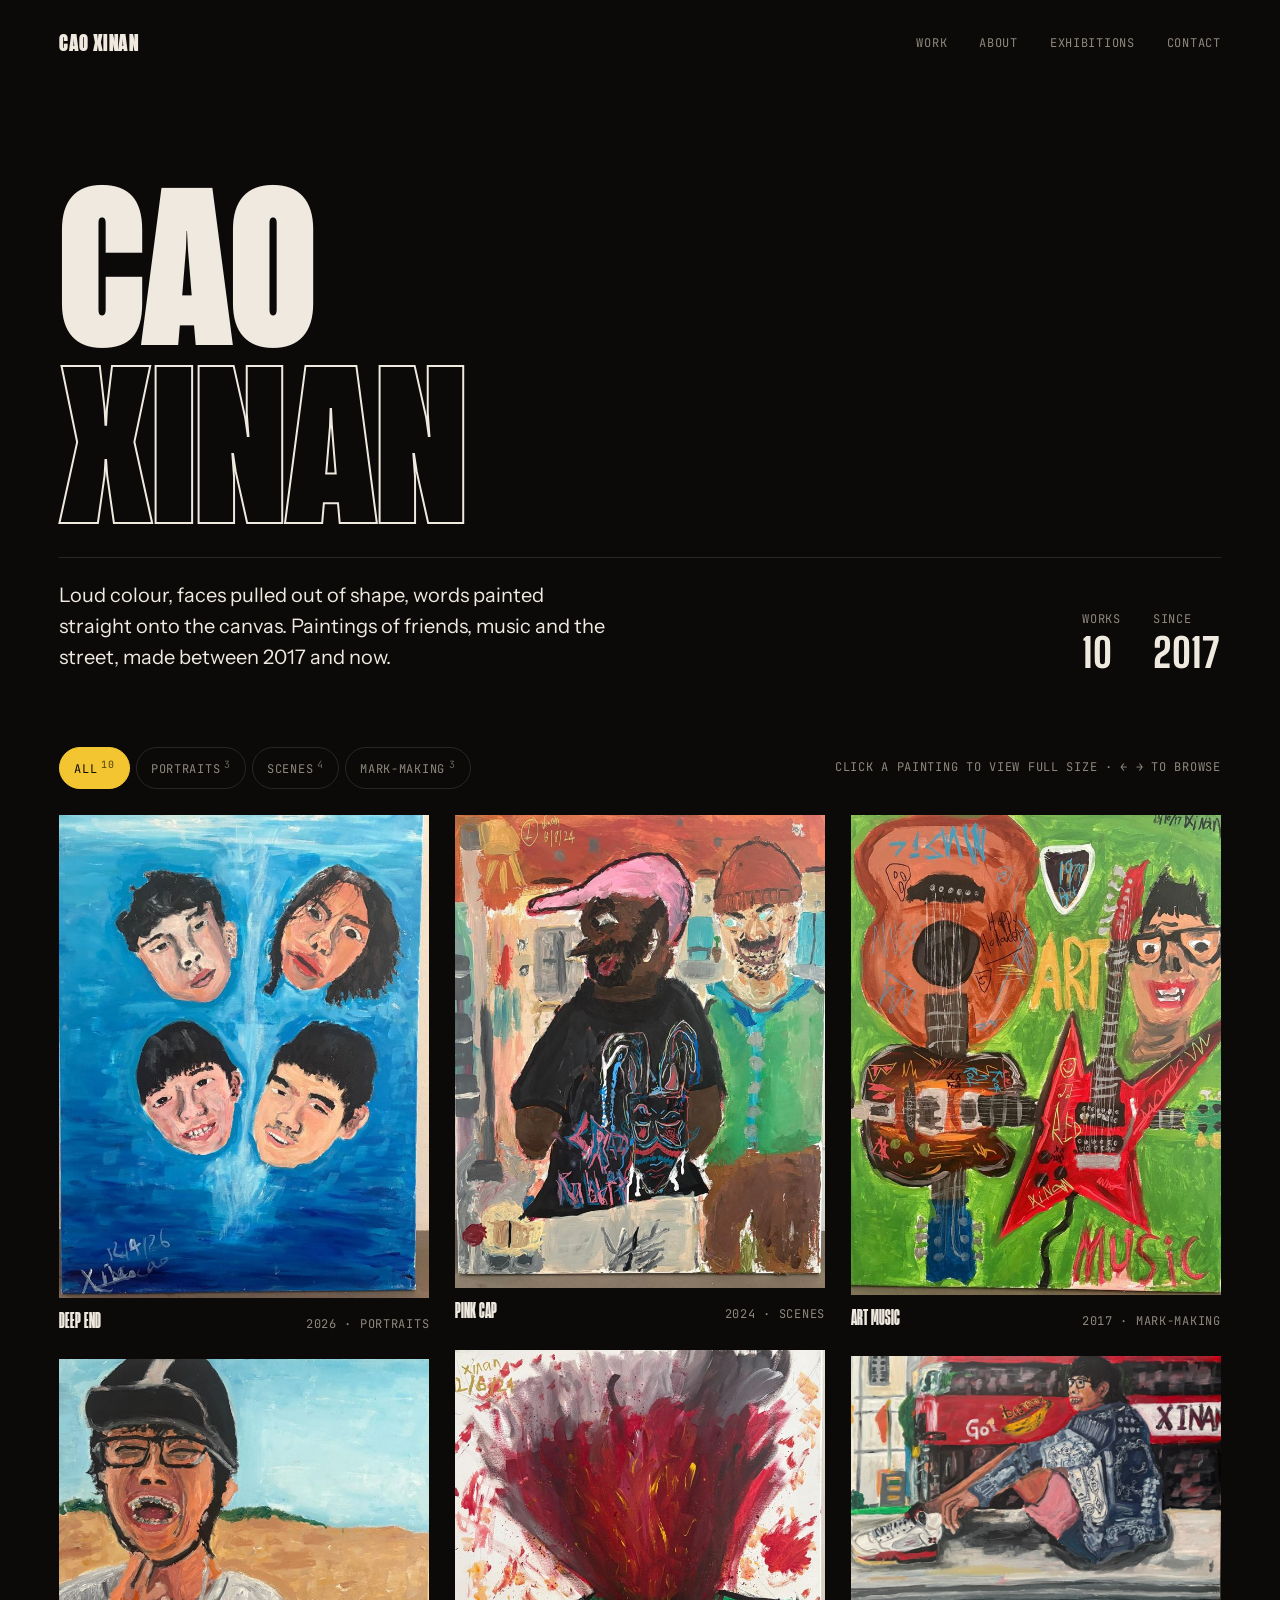
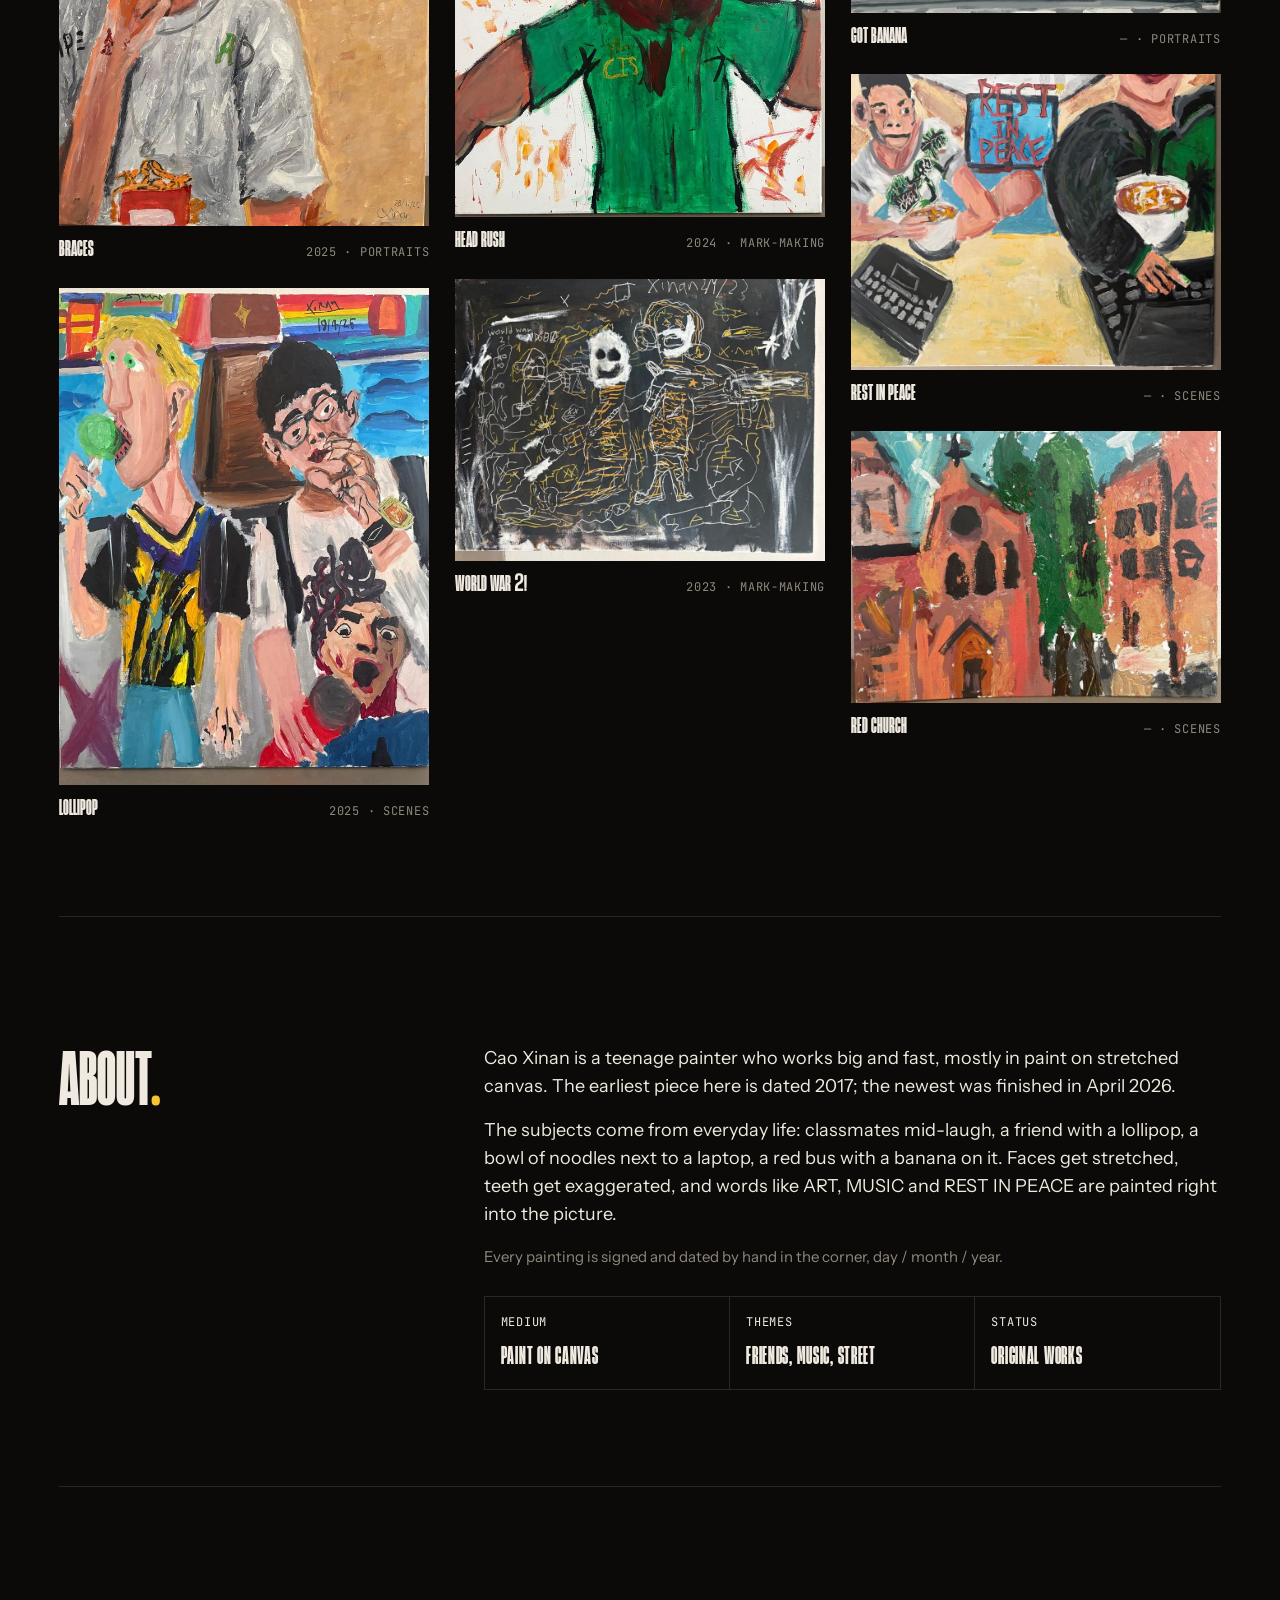
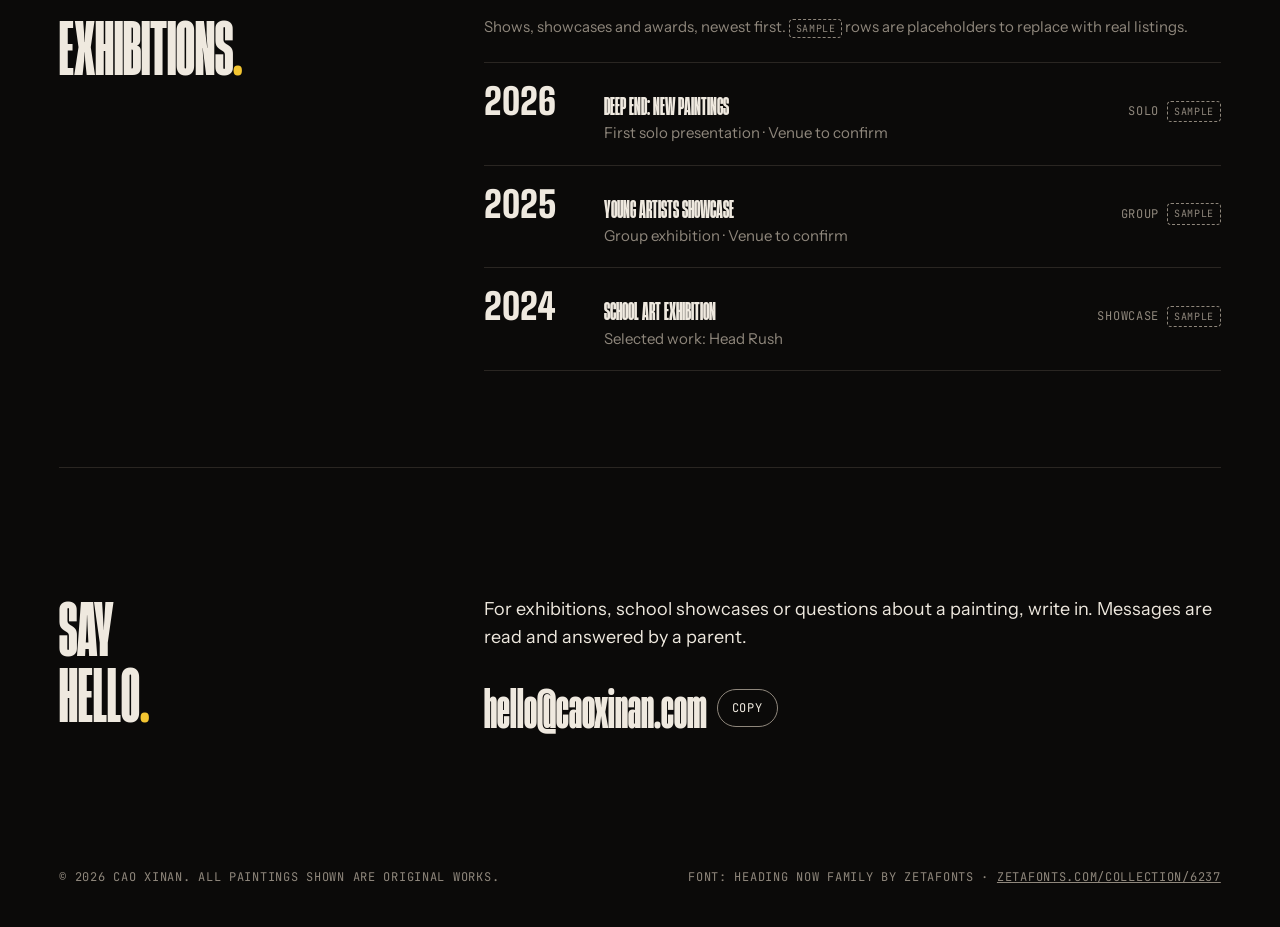
==== index.html @ 8ee7ad4b "Add files via upload" ====
<!doctype html>
<html lang="en">
<head>
<meta charset="utf-8">
<meta name="viewport" content="width=device-width, initial-scale=1, viewport-fit=cover">
<title>Cao Xinan</title>
<meta name="description" content="Cao Xinan — paintings of friends, music and the street, 2017 to now.">
<meta name="theme-color" content="#0b0a09">
<link rel="canonical" href="https://caoxinan.com/">
<meta property="og:type" content="website">
<meta property="og:title" content="Cao Xinan">
<meta property="og:description" content="Cao Xinan — paintings of friends, music and the street, 2017 to now.">
<meta property="og:url" content="https://caoxinan.com/">
<meta property="og:image" content="https://caoxinan.com/assets/img/og-cover.jpg">
<meta name="twitter:card" content="summary_large_image">
<link rel="icon" href="assets/img/favicon.svg" type="image/svg+xml">
<link rel="preload" href="assets/fonts/HeadingNow-48Heavy-subset.woff2" as="font" type="font/woff2" crossorigin>
<link rel="preconnect" href="https://fonts.googleapis.com">
<link rel="preconnect" href="https://fonts.gstatic.com" crossorigin>
<link rel="stylesheet" href="https://fonts.googleapis.com/css2?family=Big+Shoulders+Display:wght@500;800;900&family=Instrument+Sans:wght@400;500;600&family=JetBrains+Mono:wght@400;500&display=swap">
<link rel="stylesheet" href="assets/css/style.css">
</head>
<body>
<header class="top">
  <a class="mark" href="#top">Cao Xinan</a>
  <nav class="mono" aria-label="Main">
    <a href="#work">Work</a><a href="#about">About</a><a href="#exhibitions">Exhibitions</a><a href="#contact">Contact</a>
  </nav>
</header>

<main id="top">
  <section class="hero">
    <h1>Cao<span class="l2">Xinan</span></h1>
    <div class="hero-meta">
      <p>Loud colour, faces pulled out of shape, words painted straight onto the canvas. Paintings of friends, music and the street, made between 2017 and now.</p>
      <dl class="mono">
        <div><dt>Works</dt><dd id="statWorks">10</dd></div>
        <div><dt>Since</dt><dd>2017</dd></div>
      </dl>
    </div>
  </section>

  <div class="rail" id="work">
    <div class="filters" role="group" aria-label="Filter paintings" id="filters"></div>
    <span class="hint mono">Click a painting to view full size · ← → to browse</span>
  </div>

  <div class="grid" id="grid"></div>

  <section class="block" id="about">
    <h2>About<em>.</em></h2>
    <div class="copy">
      <p>Cao Xinan is a teenage painter who works big and fast, mostly in paint on stretched canvas. The earliest piece here is dated 2017; the newest was finished in April 2026.</p>
      <p>The subjects come from everyday life: classmates mid-laugh, a friend with a lollipop, a bowl of noodles next to a laptop, a red bus with a banana on it. Faces get stretched, teeth get exaggerated, and words like ART, MUSIC and REST IN PEACE are painted right into the picture.</p>
      <p class="note">Every painting is signed and dated by hand in the corner, day / month / year.</p>
      <div class="facts mono">
        <div>Medium<b>Paint on canvas</b></div>
        <div>Themes<b>Friends, music, street</b></div>
        <div>Status<b>Original works</b></div>
      </div>
    </div>
  </section>

  <section class="block" id="exhibitions">
    <h2>Exhi&shy;bitions<em>.</em></h2>
    <div class="copy">
      <p class="note">Shows, showcases and awards, newest first. <span class="sample mono">Sample</span> rows are placeholders to replace with real listings.</p>
      <ol class="shows">
        <li>
          <span class="yr">2026</span>
          <div class="sh"><b>Deep End: New Paintings</b><span>First solo presentation · Venue to confirm</span></div>
          <span class="tag mono">Solo<i class="sample">Sample</i></span>
        </li>
        <li>
          <span class="yr">2025</span>
          <div class="sh"><b>Young Artists Showcase</b><span>Group exhibition · Venue to confirm</span></div>
          <span class="tag mono">Group<i class="sample">Sample</i></span>
        </li>
        <li>
          <span class="yr">2024</span>
          <div class="sh"><b>School Art Exhibition</b><span>Selected work: Head Rush</span></div>
          <span class="tag mono">Showcase<i class="sample">Sample</i></span>
        </li>
      </ol>
    </div>
  </section>

  <section class="block" id="contact">
    <h2>Say<br>hello<em>.</em></h2>
    <div class="copy">
      <p>For exhibitions, school showcases or questions about a painting, write in. Messages are read and answered by a parent.</p>
      <div class="mail">
        <code id="email">hello@caoxinan.com</code>
        <button type="button" id="copyBtn">Copy</button>
      </div>
    </div>
  </section>
</main>

<footer class="mono">
  <span>© 2026 Cao Xinan. All paintings shown are original works.</span>
  <span>Font: Heading Now Family by Zetafonts · <a href="http://www.zetafonts.com/collection/6237" target="_blank" rel="noopener">zetafonts.com/collection/6237</a></span>
</footer>

<div class="lb" id="lb" role="dialog" aria-modal="true" aria-label="Painting viewer" aria-hidden="true">
  <div class="lb-top">
    <span class="lb-count mono" id="lbCount"></span>
    <button class="icon" id="lbClose" aria-label="Close viewer"><svg viewBox="0 0 24 24"><path d="M6 6l12 12M18 6L6 18"/></svg></button>
  </div>
  <div class="lb-stage" id="lbStage">
    <img id="lbImg" alt="">
    <button class="icon lb-prev" id="lbPrev" aria-label="Previous painting"><svg viewBox="0 0 24 24"><path d="M15 5l-7 7 7 7"/></svg></button>
    <button class="icon lb-next" id="lbNext" aria-label="Next painting"><svg viewBox="0 0 24 24"><path d="M9 5l7 7-7 7"/></svg></button>
  </div>
  <div class="lb-cap">
    <h3 id="lbTitle"></h3>
    <span class="meta mono" id="lbMeta"></span>
  </div>
  <div class="lb-thumbs" id="lbThumbs"></div>
</div>
<script src="assets/js/main.js" defer></script>
</body>
</html>
---- assets/css/style.css ----
/* Heading Now (Zetafonts, trial). Trial digits are watermarked, so the faces cover letters and punctuation only; numerals fall through to Big Shoulders Display. */
@font-face{font-family:"Heading Now Wide";src:url("../fonts/HeadingNow-48Heavy-subset.woff2") format("woff2");font-weight:100 900;font-display:swap;unicode-range:U+0020-002F,U+003A-007E,U+00A0-00FF,U+2013-2014,U+2018-201D,U+2026}
@font-face{font-family:"Heading Now";src:url("../fonts/HeadingNow-28Heavy-subset.woff2") format("woff2");font-weight:100 900;font-display:swap;unicode-range:U+0020-002F,U+003A-007E,U+00A0-00FF,U+2013-2014,U+2018-201D,U+2026}
/* Layout: wall-of-canvases — oversized painted-sign wordmark, filter rail, masonry hang, full-bleed black lightbox */
:root{
  --ink:#0b0a09;        /* gallery black, slightly warm */
  --ink-2:#161412;      /* raised surface */
  --line:#2a2622;       /* hairlines */
  --paper:#efe9df;      /* primary text, raw-canvas white */
  --dust:#8f877c;       /* secondary text */
  --banana:#f3c531;     /* accent, from "Got Banana" */
  --display:"Heading Now Wide","Big Shoulders Display",Impact,sans-serif;   /* Heading Now 48 Heavy: wordmarks */
  --display-n:"Heading Now","Big Shoulders Display","Arial Narrow",Impact,sans-serif; /* Heading Now 28 Heavy: titles */
  --body:"Instrument Sans",system-ui,-apple-system,"Segoe UI",sans-serif;
  --mono:"JetBrains Mono",ui-monospace,Menlo,monospace;
  color-scheme:dark;
}
*{box-sizing:border-box}
html{scroll-behavior:smooth}
body{background:var(--ink);color:var(--paper);font-family:var(--body);font-size:16px;line-height:1.55;padding-inline:clamp(16px,4vw,56px);-webkit-font-smoothing:antialiased}
a{color:inherit}
:focus-visible{outline:2px solid var(--banana);outline-offset:3px}
.mono{font-family:var(--mono);font-size:12px;letter-spacing:.06em;text-transform:uppercase}

/* Header */
.top{position:sticky;top:env(safe-area-inset-top,0px);z-index:20;display:flex;justify-content:space-between;align-items:center;gap:16px;padding-block:18px;background:linear-gradient(var(--ink) 70%,transparent);margin-inline:calc(-1*clamp(16px,4vw,56px));padding-inline:clamp(16px,4vw,56px)}
.mark{font-family:var(--display);font-weight:900;font-size:22px;letter-spacing:.02em;text-decoration:none;text-transform:uppercase}
.mark span{color:var(--banana)}
.top nav{display:flex;gap:clamp(14px,3vw,32px)}
.top nav a{text-decoration:none;color:var(--dust);transition:color .2s}
.top nav a:hover{color:var(--paper)}

/* Hero */
.hero{padding-block:clamp(40px,8vw,96px) clamp(28px,5vw,56px);display:grid;gap:28px}
.hero h1{margin:0;font-family:var(--display);font-weight:900;text-transform:uppercase;line-height:.84;font-size:clamp(60px,16.5vw,236px);letter-spacing:-.005em}
.hero h1 .l2{display:block;color:transparent;-webkit-text-stroke:2px var(--paper)}
.hero h1 .tick{color:var(--banana)}
.hero-meta{display:grid;grid-template-columns:repeat(auto-fit,minmax(220px,1fr));gap:20px 40px;align-items:end;border-top:1px solid var(--line);padding-top:22px}
.hero-meta p{margin:0;max-width:44ch;font-size:clamp(17px,1.6vw,20px);color:var(--paper)}
.hero-meta dl{margin:0;display:flex;gap:32px;justify-content:flex-end;flex-wrap:wrap}
.hero-meta dt{color:var(--dust)}
.hero-meta dd{margin:4px 0 0;font-family:var(--display-n);font-weight:800;font-size:40px;line-height:1;font-variant-numeric:tabular-nums}

/* Filters */
.rail{display:flex;justify-content:space-between;align-items:center;gap:16px;flex-wrap:wrap;padding-block:18px 26px}
.filters{display:flex;gap:6px;flex-wrap:wrap}
.filters button{font:inherit;font-family:var(--mono);font-size:12px;letter-spacing:.06em;text-transform:uppercase;background:none;color:var(--dust);border:1px solid var(--line);padding:9px 14px;border-radius:999px;cursor:pointer;transition:all .2s}
.filters button:hover{color:var(--paper);border-color:var(--dust)}
.filters button[aria-pressed="true"]{background:var(--banana);color:var(--ink);border-color:var(--banana)}
.filters sup{font-size:10px;margin-left:4px;opacity:.7}
.rail .hint{color:var(--dust)}

/* Grid */
.grid{columns:3 300px;column-gap:clamp(14px,2vw,28px)}
.piece{break-inside:avoid;margin:0 0 clamp(14px,2vw,28px);display:block;width:100%;padding:0;border:0;background:none;color:inherit;text-align:left;cursor:zoom-in;font:inherit}
.piece .frame{position:relative;overflow:hidden;background:var(--ink-2)}
.piece img{display:block;width:100%;height:auto;transition:transform .7s cubic-bezier(.2,.7,.2,1),filter .5s}
.piece:hover img{transform:scale(1.035)}
.grid:hover .piece:not(:hover) img{filter:brightness(.55) saturate(.8)}
.piece .cap{display:flex;justify-content:space-between;gap:12px;padding-top:10px;align-items:baseline}
.piece .t{font-family:var(--display-n);font-weight:800;font-size:22px;text-transform:uppercase;line-height:1.05}
.piece .y{color:var(--dust);white-space:nowrap}
.piece[hidden]{display:none!important}
@media (hover:none){.grid:hover .piece:not(:hover) img{filter:none}}

/* About / Contact */
section.block{display:grid;grid-template-columns:minmax(0,1fr) minmax(0,2fr);gap:24px 56px;padding-block:clamp(64px,10vw,128px) 0;border-top:1px solid var(--line);margin-top:clamp(48px,8vw,96px)}
section.block h2{margin:0;font-family:var(--display-n);font-weight:900;text-transform:uppercase;font-size:clamp(44px,5.6vw,84px);line-height:.92;overflow-wrap:anywhere;hyphens:manual}
section.block h2 em{font-style:normal;color:var(--banana)}
.copy{max-width:62ch;display:grid;gap:16px;font-size:18px}
.copy p{margin:0}
.copy .note{color:var(--dust);font-size:15px}
.facts{display:grid;grid-template-columns:repeat(auto-fit,minmax(160px,1fr));gap:1px;background:var(--line);border:1px solid var(--line);margin-top:12px}
.facts div{background:var(--ink);padding:16px}
.facts b{display:block;font-family:var(--display-n);font-weight:800;font-size:24px;text-transform:uppercase;margin-top:4px}
.mail{display:flex;gap:10px;align-items:center;flex-wrap:wrap}
.mail code{font-family:var(--display-n);font-weight:800;font-size:clamp(28px,4.4vw,52px);text-transform:lowercase;user-select:all;word-break:break-all}
.mail button{font:inherit;font-family:var(--mono);font-size:12px;letter-spacing:.06em;text-transform:uppercase;background:none;color:var(--paper);border:1px solid var(--dust);border-radius:999px;padding:9px 14px;cursor:pointer}
.mail button:hover{background:var(--paper);color:var(--ink)}
.shows{list-style:none;margin:8px 0 0;padding:0;border-top:1px solid var(--line)}
.shows li{display:grid;grid-template-columns:96px minmax(0,1fr) auto;gap:8px 24px;align-items:baseline;padding-block:20px;border-bottom:1px solid var(--line);transition:background .2s}
.shows li:hover .yr{color:var(--banana)}
.shows .yr{font-family:var(--display-n);font-weight:900;font-size:36px;line-height:1;font-variant-numeric:tabular-nums;transition:color .2s}
.shows .sh{min-width:0;display:grid;gap:2px}
.shows .sh b{font-family:var(--display-n);font-weight:800;font-size:24px;text-transform:uppercase;line-height:1.1}
.shows .sh span{color:var(--dust);font-size:15px}
.shows .tag{color:var(--dust);display:flex;gap:8px;align-items:center}
.sample{font-style:normal;font-family:var(--mono);font-size:10px;letter-spacing:.06em;text-transform:uppercase;border:1px dashed var(--dust);color:var(--dust);padding:2px 6px;border-radius:4px}
@media (max-width:560px){.shows li{grid-template-columns:64px minmax(0,1fr)}.shows .yr{font-size:28px}.shows .tag{grid-column:2}}
footer{display:flex;justify-content:space-between;gap:16px;flex-wrap:wrap;padding-block:clamp(64px,10vw,120px) 32px;color:var(--dust)}

@media (max-width:720px){section.block{grid-template-columns:1fr}.hero-meta dl{justify-content:flex-start}.rail .hint{display:none}}

/* Lightbox */
.lb{position:fixed;inset:0;z-index:100;background:rgba(5,5,4,.97);display:grid;grid-template-rows:auto minmax(0,1fr) auto auto;padding:calc(env(safe-area-inset-top,0px) + 14px) clamp(12px,3vw,32px) calc(env(safe-area-inset-bottom,0px) + 14px);opacity:0;visibility:hidden;transition:opacity .3s,visibility .3s}
.lb.open{opacity:1;visibility:visible}
.lb-top{display:flex;justify-content:space-between;align-items:center;gap:12px}
.lb-count{font-variant-numeric:tabular-nums;color:var(--dust)}
.lb-count b{color:var(--paper);font-weight:500}
.icon{width:48px;height:48px;display:grid;place-items:center;border-radius:50%;border:1px solid var(--line);background:rgba(11,10,9,.6);color:var(--paper);cursor:pointer;transition:background .2s,border-color .2s}
.icon:hover{background:var(--paper);color:var(--ink);border-color:var(--paper)}
.icon svg{width:20px;height:20px;stroke:currentColor;fill:none;stroke-width:1.8}
.lb-stage{position:relative;display:grid;place-items:center;min-height:0;padding-block:12px;touch-action:pan-y}
.lb-stage img{max-width:100%;max-height:100%;object-fit:contain;box-shadow:0 30px 80px rgba(0,0,0,.6);transition:opacity .25s,transform .35s cubic-bezier(.2,.7,.2,1)}
.lb-stage img.swap{opacity:0;transform:scale(.985)}
.lb-prev,.lb-next{position:absolute;top:50%;transform:translateY(-50%)}
.lb-prev{left:0}.lb-next{right:0}
.lb-cap{display:flex;justify-content:space-between;align-items:baseline;gap:8px 24px;flex-wrap:wrap;padding-block:8px 12px;border-bottom:1px solid var(--line)}
.lb-cap h3{margin:0;font-family:var(--display-n);font-weight:900;font-size:clamp(26px,3.4vw,40px);text-transform:uppercase;line-height:1}
.lb-cap .meta{color:var(--dust)}
.lb-thumbs{display:flex;gap:8px;overflow-x:auto;padding-top:12px;scrollbar-width:thin}
.lb-thumbs button{flex:0 0 auto;height:54px;padding:0;border:2px solid transparent;background:none;cursor:pointer;opacity:.45;transition:opacity .2s,border-color .2s}
.lb-thumbs button:hover{opacity:.8}
.lb-thumbs button[aria-current="true"]{opacity:1;border-color:var(--banana)}
.lb-thumbs img{height:100%;width:auto;display:block}
@media (max-width:600px){.lb-prev,.lb-next{top:auto;bottom:12px;transform:none}.lb-stage{padding-bottom:72px}.lb-thumbs{display:none}}
body.locked{overflow:hidden}

@media (prefers-reduced-motion:reduce){*{transition:none!important;scroll-behavior:auto!important}}
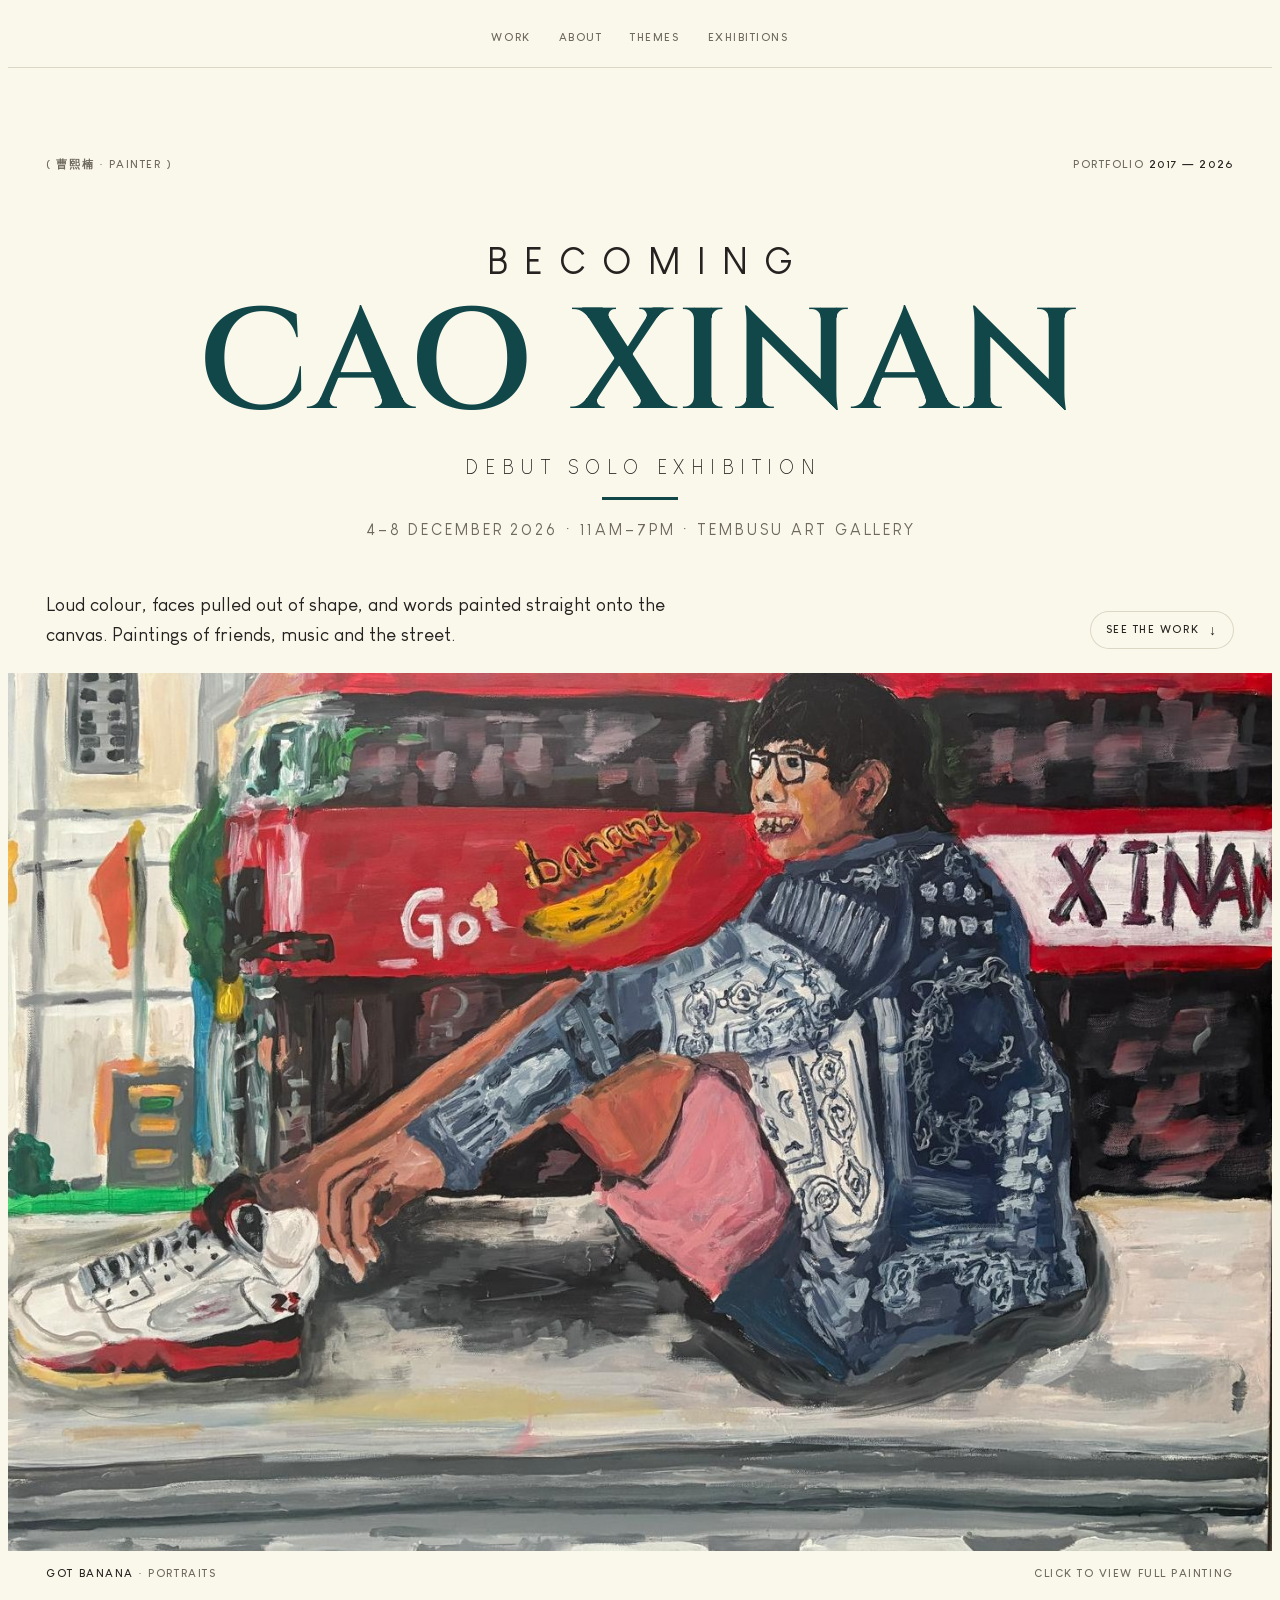
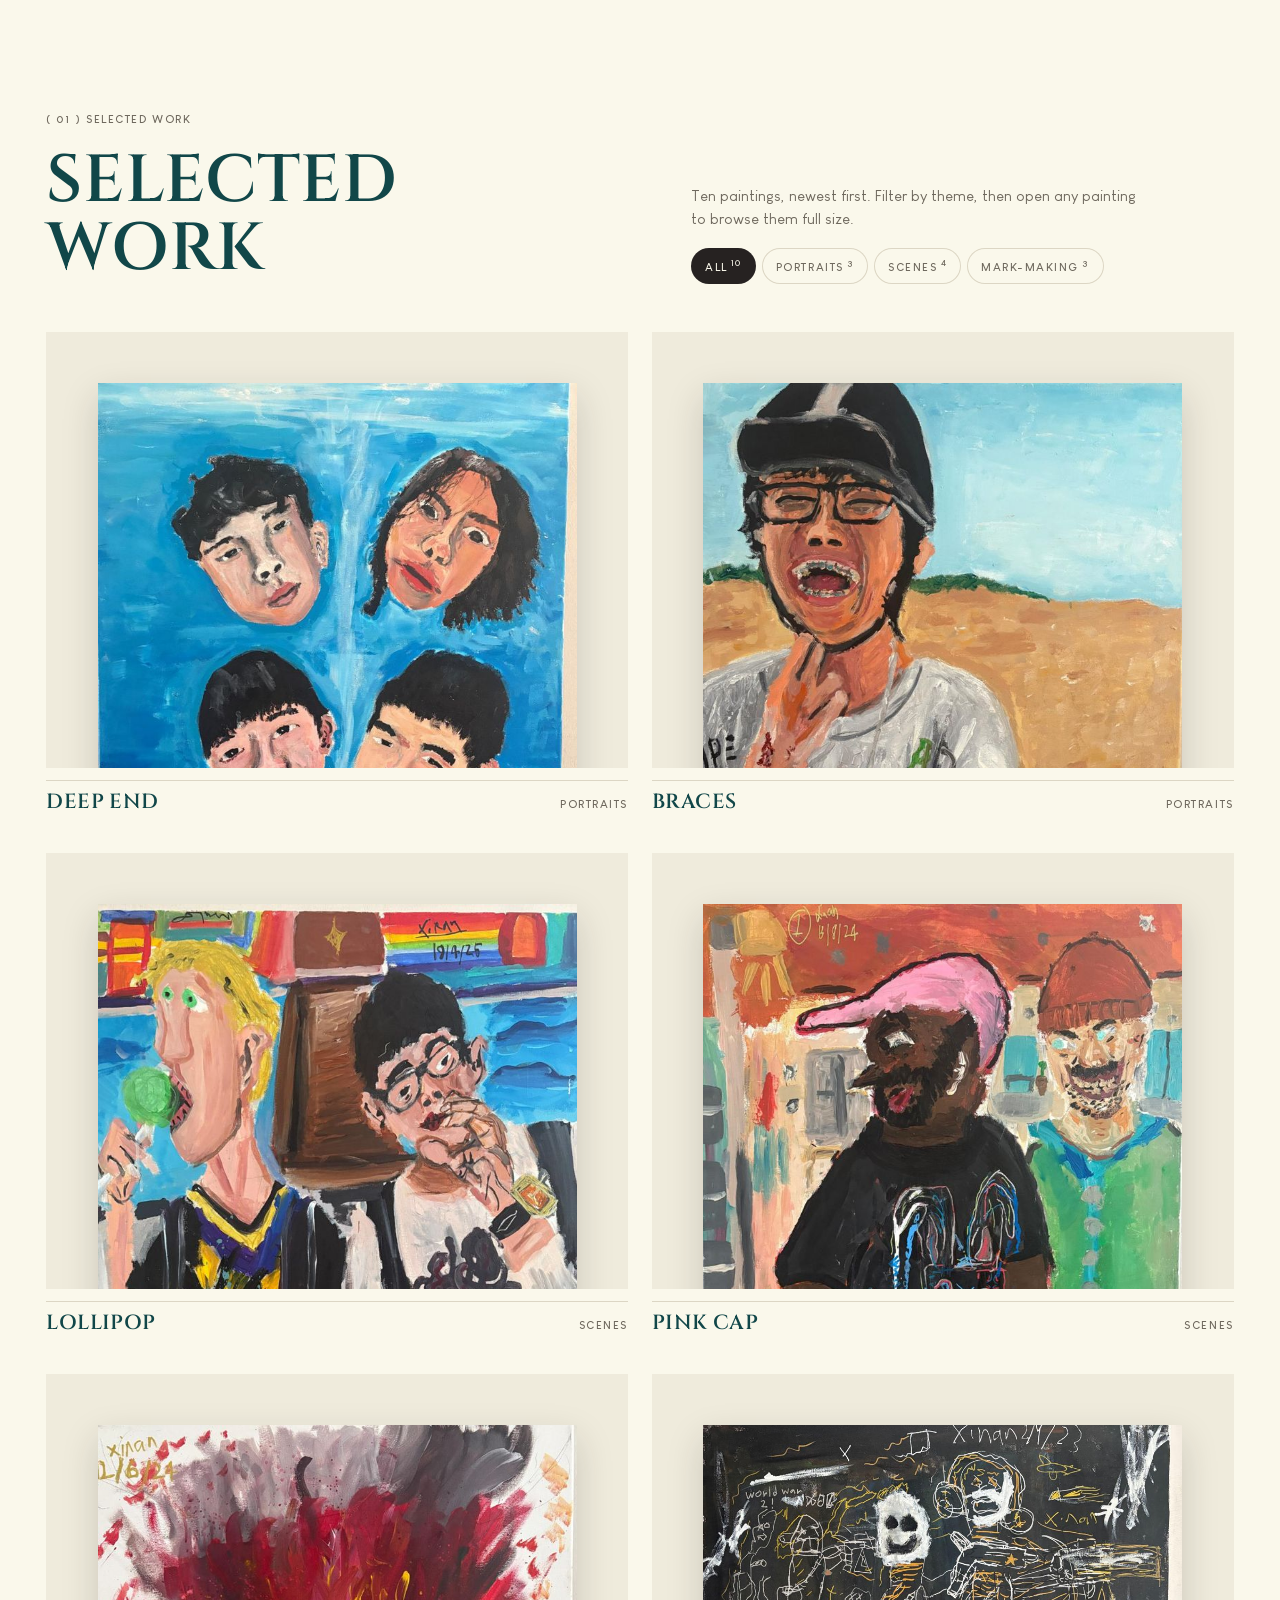
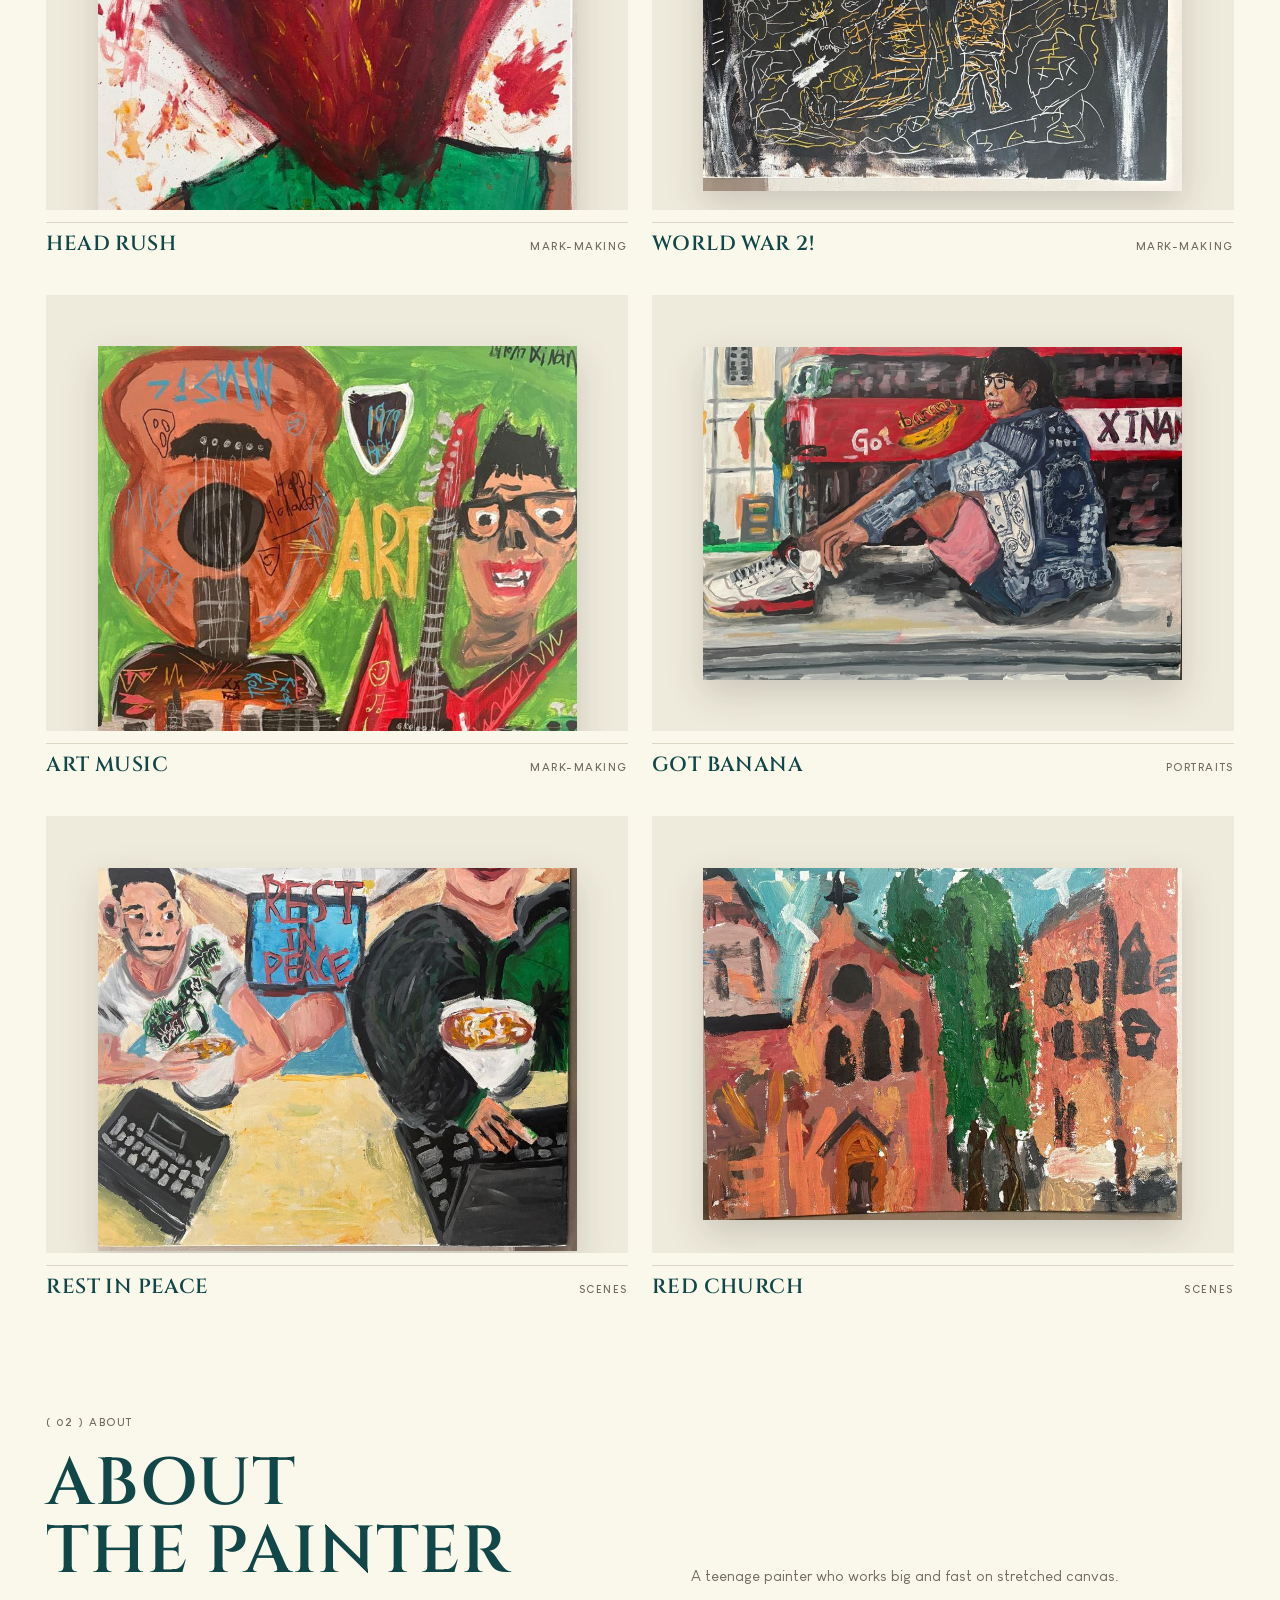
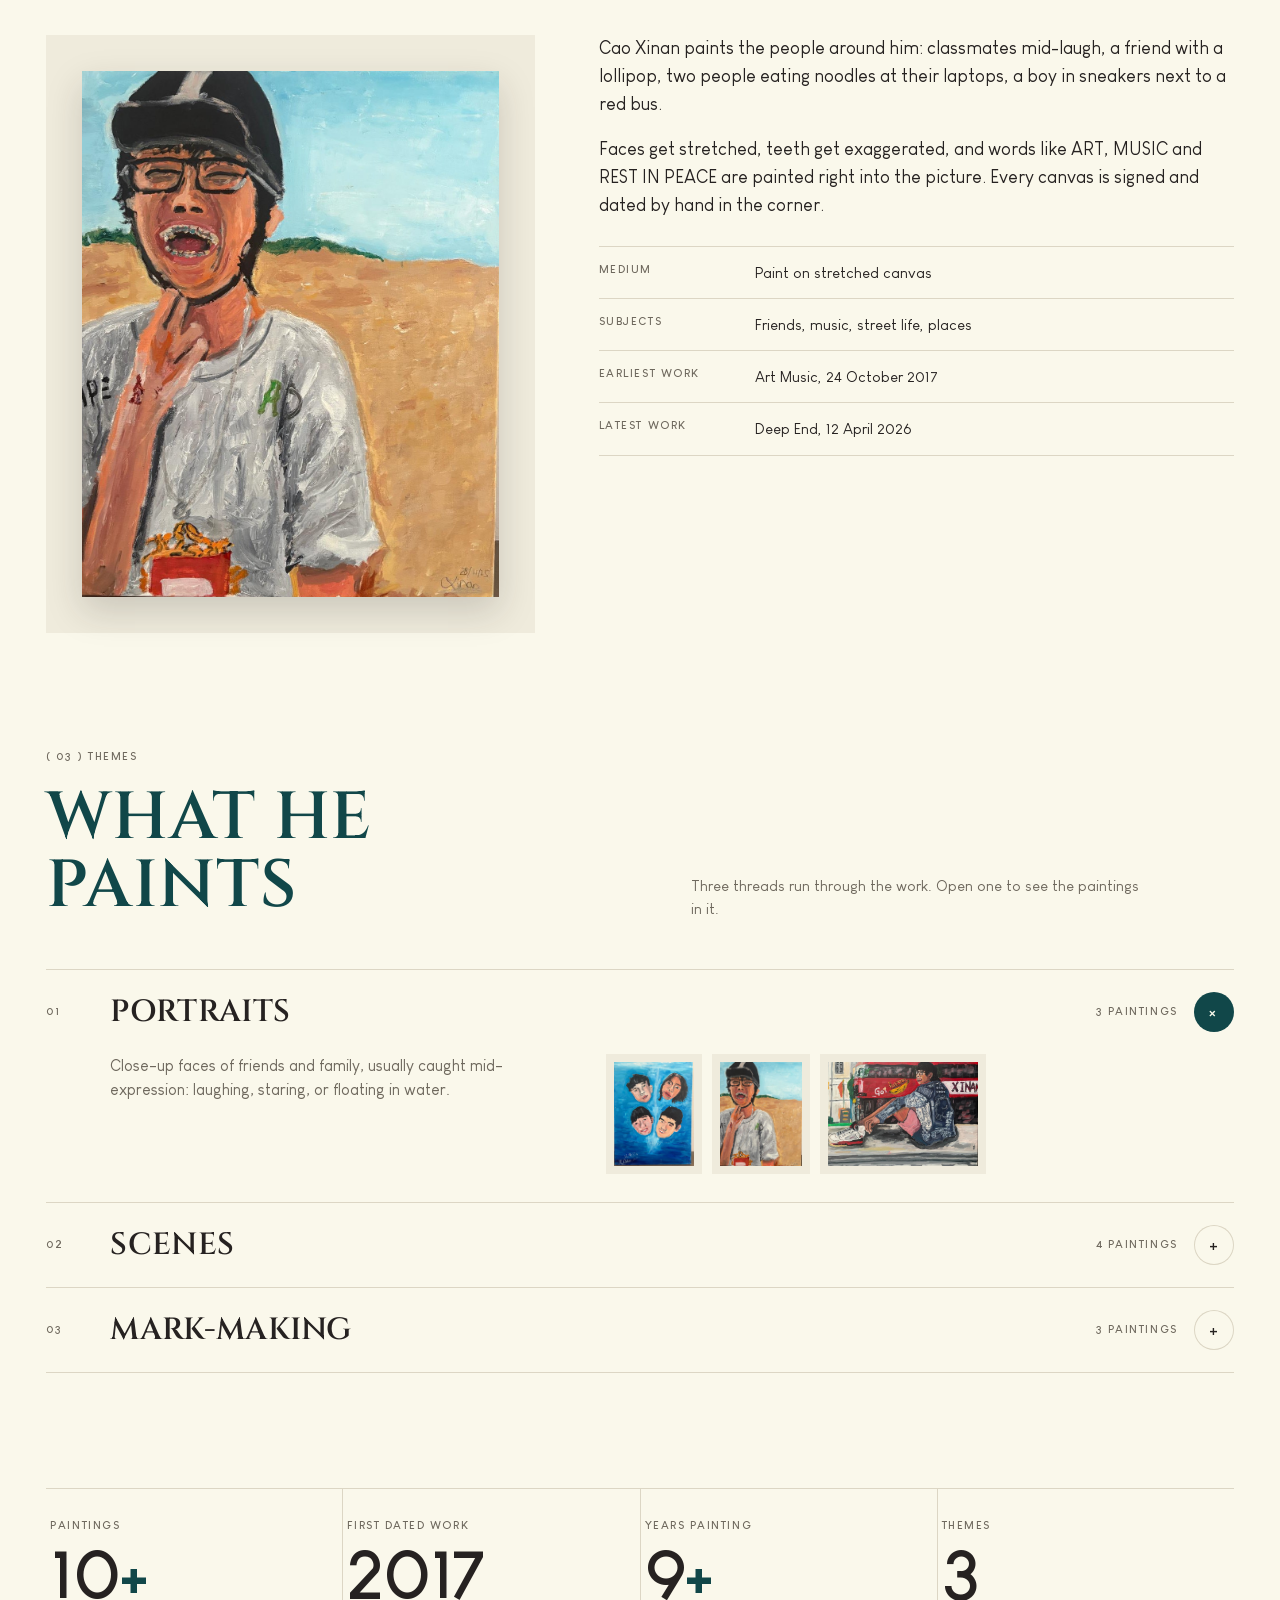
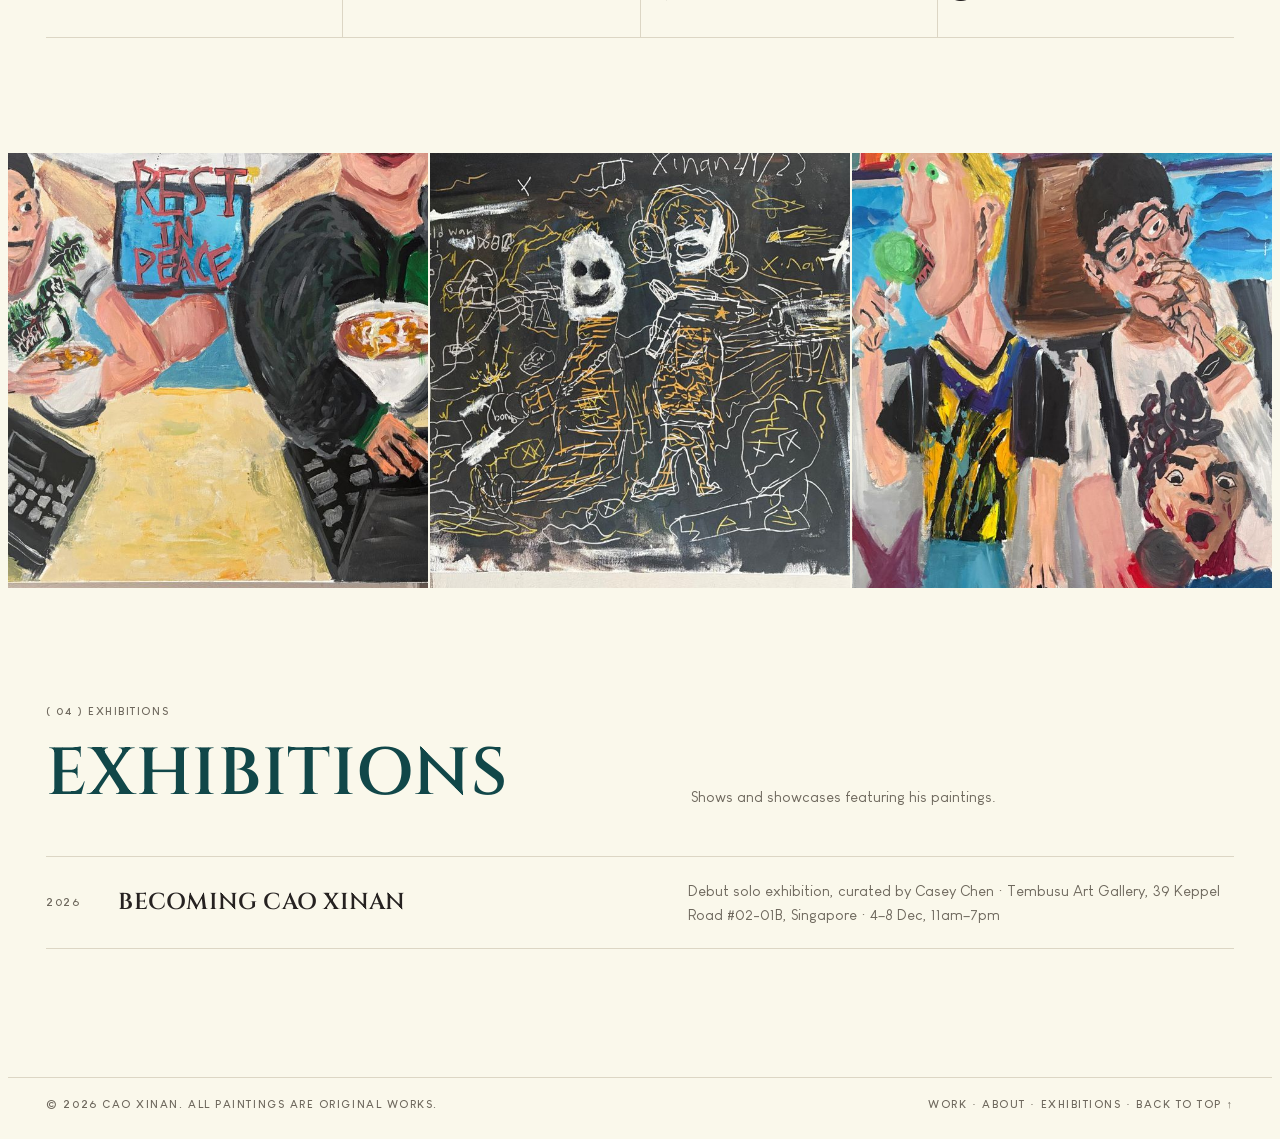
==== commit ed1f7ebd: "Add files via upload" ====
--- a/index.html
+++ b/index.html
@@ -5,7 +5,7 @@
 <meta name="viewport" content="width=device-width, initial-scale=1, viewport-fit=cover">
 <title>Cao Xinan</title>
 <meta name="description" content="Cao Xinan — paintings of friends, music and the street, 2017 to now.">
-<meta name="theme-color" content="#0b0a09">
+<meta name="theme-color" content="#faf8eb">
 <link rel="canonical" href="https://caoxinan.com/">
 <meta property="og:type" content="website">
 <meta property="og:title" content="Cao Xinan">
@@ -14,108 +14,97 @@
 <meta property="og:image" content="https://caoxinan.com/assets/img/og-cover.jpg">
 <meta name="twitter:card" content="summary_large_image">
 <link rel="icon" href="assets/img/favicon.svg" type="image/svg+xml">
-<link rel="preload" href="assets/fonts/HeadingNow-48Heavy-subset.woff2" as="font" type="font/woff2" crossorigin>
-<link rel="preconnect" href="https://fonts.googleapis.com">
-<link rel="preconnect" href="https://fonts.gstatic.com" crossorigin>
-<link rel="stylesheet" href="https://fonts.googleapis.com/css2?family=Big+Shoulders+Display:wght@500;800;900&family=Instrument+Sans:wght@400;500;600&family=JetBrains+Mono:wght@400;500&display=swap">
+<link rel="preload" href="assets/fonts/Cinzel-SemiBold.woff2" as="font" type="font/woff2" crossorigin>
+<link rel="preload" href="assets/fonts/LouisGeorgeCafe-Regular.woff2" as="font" type="font/woff2" crossorigin>
+
 <link rel="stylesheet" href="assets/css/style.css">
 </head>
 <body>
 <header class="top">
-  <a class="mark" href="#top">Cao Xinan</a>
-  <nav class="mono" aria-label="Main">
-    <a href="#work">Work</a><a href="#about">About</a><a href="#exhibitions">Exhibitions</a><a href="#contact">Contact</a>
-  </nav>
+  <nav aria-label="Main"><a href="#work">Work</a><a href="#about">About</a><a href="#themes">Themes</a><a href="#exhibitions">Exhibitions</a></nav>
 </header>
 
 <main id="top">
   <section class="hero">
-    <h1>Cao<span class="l2">Xinan</span></h1>
-    <div class="hero-meta">
-      <p>Loud colour, faces pulled out of shape, words painted straight onto the canvas. Paintings of friends, music and the street, made between 2017 and now.</p>
-      <dl class="mono">
-        <div><dt>Works</dt><dd id="statWorks">10</dd></div>
-        <div><dt>Since</dt><dd>2017</dd></div>
-      </dl>
+    <div class="hero-row"><span class="lbl">( 曹熙楠 · Painter )</span><span class="lbl">Portfolio <b>2017 — 2026</b></span></div>
+    <div class="hero-title">
+      <h1><span class="becoming">Becoming</span><span class="name">Cao Xinan</span></h1>
+      <p class="show">Debut solo exhibition</p>
+      <span class="rule" aria-hidden="true"></span>
+      <p class="when"><span>4–8 December 2026</span> · <span>11am–7pm</span> · <span>Tembusu Art Gallery</span></p>
     </div>
+    <div class="hero-sub">
+      <p>Loud colour, faces pulled out of shape, and words painted straight onto the canvas. Paintings of friends, music and the street.</p>
+      <a class="pill ghost" href="#work">See the work <span class="ar">↓</span></a>
+    </div>
+    <button class="hero-img" type="button" data-open="32" aria-label="Open Got Banana"><img id="heroImg" alt="Painting of a boy in a patterned denim jacket sitting by a red bus"></button>
+    <div class="hero-cap"><span class="lbl"><b>Got Banana</b> · Portraits</span><span class="lbl">Click to view full painting</span></div>
   </section>
 
-  <div class="rail" id="work">
-    <div class="filters" role="group" aria-label="Filter paintings" id="filters"></div>
-    <span class="hint mono">Click a painting to view full size · ← → to browse</span>
-  </div>
+  <section id="work">
+    <div class="sec-head">
+      <span class="lbl">( 01 ) Selected work</span>
+      <h2 class="h-xl">Selected<br>work</h2>
+      <div class="side">
+        <p>Ten paintings, newest first. Filter by theme, then open any painting to browse them full size.</p>
+        <div class="filters" id="filters" role="group" aria-label="Filter paintings"></div>
+      </div>
+    </div>
+    <div class="work" id="grid"></div>
+  </section>
 
-  <div class="grid" id="grid"></div>
-
-  <section class="block" id="about">
-    <h2>About<em>.</em></h2>
-    <div class="copy">
-      <p>Cao Xinan is a teenage painter who works big and fast, mostly in paint on stretched canvas. The earliest piece here is dated 2017; the newest was finished in April 2026.</p>
-      <p>The subjects come from everyday life: classmates mid-laugh, a friend with a lollipop, a bowl of noodles next to a laptop, a red bus with a banana on it. Faces get stretched, teeth get exaggerated, and words like ART, MUSIC and REST IN PEACE are painted right into the picture.</p>
-      <p class="note">Every painting is signed and dated by hand in the corner, day / month / year.</p>
-      <div class="facts mono">
-        <div>Medium<b>Paint on canvas</b></div>
-        <div>Themes<b>Friends, music, street</b></div>
-        <div>Status<b>Original works</b></div>
+  <section id="about">
+    <div class="sec-head"><span class="lbl">( 02 ) About</span><h2 class="h-xl">About<br>the painter</h2><div class="side"><p>A teenage painter who works big and fast on stretched canvas.</p></div></div>
+    <div class="about">
+      <button class="portrait" type="button" data-open="32_2" aria-label="Open Braces"><img id="aboutImg" alt="Painting of a boy laughing with braces, in a cap and glasses"></button>
+      <div class="txt">
+        <p>Cao Xinan paints the people around him: classmates mid-laugh, a friend with a lollipop, two people eating noodles at their laptops, a boy in sneakers next to a red bus.</p>
+        <p>Faces get stretched, teeth get exaggerated, and words like ART, MUSIC and REST IN PEACE are painted right into the picture. Every canvas is signed and dated by hand in the corner.</p>
+        <div class="table">
+          <div><span class="lbl">Medium</span><span>Paint on stretched canvas</span></div>
+          <div><span class="lbl">Subjects</span><span>Friends, music, street life, places</span></div>
+          <div><span class="lbl">Earliest work</span><span>Art Music, 24 October 2017</span></div>
+          <div><span class="lbl">Latest work</span><span>Deep End, 12 April 2026</span></div>
+        </div>
       </div>
     </div>
   </section>
 
-  <section class="block" id="exhibitions">
-    <h2>Exhi&shy;bitions<em>.</em></h2>
-    <div class="copy">
-      <p class="note">Shows, showcases and awards, newest first. <span class="sample mono">Sample</span> rows are placeholders to replace with real listings.</p>
-      <ol class="shows">
-        <li>
-          <span class="yr">2026</span>
-          <div class="sh"><b>Deep End: New Paintings</b><span>First solo presentation · Venue to confirm</span></div>
-          <span class="tag mono">Solo<i class="sample">Sample</i></span>
-        </li>
-        <li>
-          <span class="yr">2025</span>
-          <div class="sh"><b>Young Artists Showcase</b><span>Group exhibition · Venue to confirm</span></div>
-          <span class="tag mono">Group<i class="sample">Sample</i></span>
-        </li>
-        <li>
-          <span class="yr">2024</span>
-          <div class="sh"><b>School Art Exhibition</b><span>Selected work: Head Rush</span></div>
-          <span class="tag mono">Showcase<i class="sample">Sample</i></span>
-        </li>
-      </ol>
-    </div>
+  <section id="themes">
+    <div class="sec-head"><span class="lbl">( 03 ) Themes</span><h2 class="h-xl">What he<br>paints</h2><div class="side"><p>Three threads run through the work. Open one to see the paintings in it.</p></div></div>
+    <div class="acc" id="acc"></div>
   </section>
 
-  <section class="block" id="contact">
-    <h2>Say<br>hello<em>.</em></h2>
-    <div class="copy">
-      <p>For exhibitions, school showcases or questions about a painting, write in. Messages are read and answered by a parent.</p>
-      <div class="mail">
-        <code id="email">hello@caoxinan.com</code>
-        <button type="button" id="copyBtn">Copy</button>
-      </div>
-    </div>
+  <div class="stats" role="list">
+    <div role="listitem"><span class="lbl">Paintings</span><b><span id="stN">10</span><i>+</i></b></div>
+    <div role="listitem"><span class="lbl">First dated work</span><b>2017</b></div>
+    <div role="listitem"><span class="lbl">Years painting</span><b>9<i>+</i></b></div>
+    <div role="listitem"><span class="lbl">Themes</span><b>3</b></div>
+  </div>
+
+  <div class="band" id="band"></div>
+
+  <section id="exhibitions">
+    <div class="sec-head"><span class="lbl">( 04 ) Exhibitions</span><h2 class="h-xl">Exhi&shy;bitions</h2><div class="side"><p>Shows and showcases featuring his paintings.</p></div></div>
+    <div class="list"><ol>
+      <li><span class="lbl">2026</span><span class="nm">Becoming Cao Xinan</span><span class="sub">Debut solo exhibition, curated by Casey Chen · Tembusu Art Gallery, 39 Keppel Road #02-01B, Singapore · 4–8 Dec, 11am–7pm</span></li>
+    </ol></div>
   </section>
+
 </main>
 
-<footer class="mono">
-  <span>© 2026 Cao Xinan. All paintings shown are original works.</span>
-  <span>Font: Heading Now Family by Zetafonts · <a href="http://www.zetafonts.com/collection/6237" target="_blank" rel="noopener">zetafonts.com/collection/6237</a></span>
+<footer class="foot">
+  <div class="meta lbl"><span>© 2026 Cao Xinan. All paintings are original works.</span><span><a href="#work">Work</a> · <a href="#about">About</a> · <a href="#exhibitions">Exhibitions</a> · <a href="#top">Back to top ↑</a></span></div>
 </footer>
 
 <div class="lb" id="lb" role="dialog" aria-modal="true" aria-label="Painting viewer" aria-hidden="true">
-  <div class="lb-top">
-    <span class="lb-count mono" id="lbCount"></span>
-    <button class="icon" id="lbClose" aria-label="Close viewer"><svg viewBox="0 0 24 24"><path d="M6 6l12 12M18 6L6 18"/></svg></button>
-  </div>
+  <div class="lb-top"><span class="lbl" id="lbCount"></span><button class="icon" id="lbClose" aria-label="Close viewer"><svg viewBox="0 0 24 24"><path d="M6 6l12 12M18 6L6 18"/></svg></button></div>
   <div class="lb-stage" id="lbStage">
     <img id="lbImg" alt="">
     <button class="icon lb-prev" id="lbPrev" aria-label="Previous painting"><svg viewBox="0 0 24 24"><path d="M15 5l-7 7 7 7"/></svg></button>
     <button class="icon lb-next" id="lbNext" aria-label="Next painting"><svg viewBox="0 0 24 24"><path d="M9 5l7 7-7 7"/></svg></button>
   </div>
-  <div class="lb-cap">
-    <h3 id="lbTitle"></h3>
-    <span class="meta mono" id="lbMeta"></span>
-  </div>
+  <div class="lb-cap"><h3 id="lbTitle"></h3><span class="lbl" id="lbMeta"></span></div>
   <div class="lb-thumbs" id="lbThumbs"></div>
 </div>
 <script src="assets/js/main.js" defer></script>
--- a/assets/css/style.css
+++ b/assets/css/style.css
@@ -1,104 +1,150 @@
-/* Heading Now (Zetafonts, trial). Trial digits are watermarked, so the faces cover letters and punctuation only; numerals fall through to Big Shoulders Display. */
-@font-face{font-family:"Heading Now Wide";src:url("../fonts/HeadingNow-48Heavy-subset.woff2") format("woff2");font-weight:100 900;font-display:swap;unicode-range:U+0020-002F,U+003A-007E,U+00A0-00FF,U+2013-2014,U+2018-201D,U+2026}
-@font-face{font-family:"Heading Now";src:url("../fonts/HeadingNow-28Heavy-subset.woff2") format("woff2");font-weight:100 900;font-display:swap;unicode-range:U+0020-002F,U+003A-007E,U+00A0-00FF,U+2013-2014,U+2018-201D,U+2026}
-/* Layout: wall-of-canvases — oversized painted-sign wordmark, filter rail, masonry hang, full-bleed black lightbox */
+/* Cinzel 600 (SIL OFL): closest free match to the flared roman caps on the Becoming poster */
+@font-face{font-family:"Cinzel";src:url("../fonts/Cinzel-SemiBold.woff2") format("woff2");font-weight:600;font-display:swap}
+@font-face{font-family:"Louis George Cafe";src:url("../fonts/LouisGeorgeCafe-Light.woff2") format("woff2");font-weight:300;font-display:swap}
+@font-face{font-family:"Louis George Cafe";src:url("../fonts/LouisGeorgeCafe-Regular.woff2") format("woff2");font-weight:400;font-display:swap}
+@font-face{font-family:"Louis George Cafe";src:url("../fonts/LouisGeorgeCafe-Bold.woff2") format("woff2");font-weight:700;font-display:swap}
+
+/* Layout: studio-index — label rows above every block, poster serif headings, framed canvases on cream panels, themes accordion, quiet footer */
 :root{
-  --ink:#0b0a09;        /* gallery black, slightly warm */
-  --ink-2:#161412;      /* raised surface */
-  --line:#2a2622;       /* hairlines */
-  --paper:#efe9df;      /* primary text, raw-canvas white */
-  --dust:#8f877c;       /* secondary text */
-  --banana:#f3c531;     /* accent, from "Got Banana" */
-  --display:"Heading Now Wide","Big Shoulders Display",Impact,sans-serif;   /* Heading Now 48 Heavy: wordmarks */
-  --display-n:"Heading Now","Big Shoulders Display","Arial Narrow",Impact,sans-serif; /* Heading Now 28 Heavy: titles */
-  --body:"Instrument Sans",system-ui,-apple-system,"Segoe UI",sans-serif;
-  --mono:"JetBrains Mono",ui-monospace,Menlo,monospace;
-  color-scheme:dark;
+  --ink:#faf8eb;       /* page ground: cream from the Becoming poster */
+  --panel:#efebdc;     /* canvas mount panels */
+  --line:#dcd6c4;      /* hairlines */
+  --paper:#262221;     /* text: poster's near-black */
+  --dust:#6e685d;      /* secondary text */
+  --teal:#114749;      /* poster title teal: name, hovers, focus */
+  --lime:#c8f53c;      /* accent pill fill */
+  --on-accent:#14130f; /* text on lime */
+  --serif:"Cinzel","Optima","Palatino Linotype",Palatino,serif;
+  --body:"Louis George Cafe","Helvetica Neue",Arial,sans-serif;
+  --gut:clamp(16px,3vw,40px);
+  color-scheme:light;
 }
 *{box-sizing:border-box}
 html{scroll-behavior:smooth}
-body{background:var(--ink);color:var(--paper);font-family:var(--body);font-size:16px;line-height:1.55;padding-inline:clamp(16px,4vw,56px);-webkit-font-smoothing:antialiased}
+body{background:var(--ink);color:var(--paper);font-family:var(--body);font-size:16px;line-height:1.55;padding-inline:var(--gut);-webkit-font-smoothing:antialiased;overflow-x:hidden}
 a{color:inherit}
-:focus-visible{outline:2px solid var(--banana);outline-offset:3px}
-.mono{font-family:var(--mono);font-size:12px;letter-spacing:.06em;text-transform:uppercase}
+img{display:block}
+:focus-visible{outline:2px solid var(--teal);outline-offset:3px}
+.lbl{font-size:11px;font-weight:700;letter-spacing:.14em;text-transform:uppercase;color:var(--dust)}
+.lbl b{color:var(--paper);font-weight:700}
+.pill{display:inline-flex;align-items:center;gap:10px;font:700 11px/1 var(--body);letter-spacing:.14em;text-transform:uppercase;text-decoration:none;background:var(--lime);color:var(--on-accent);border:0;padding:12px 16px;border-radius:999px;cursor:pointer;white-space:nowrap;transition:transform .2s}
+.pill:hover{transform:translateY(-2px)}
+.pill.ghost{background:none;color:var(--paper);box-shadow:inset 0 0 0 1px var(--line)}
+.pill.ghost:hover{box-shadow:inset 0 0 0 1px var(--paper)}
+.pill .ar{font-size:14px}
+section{padding-block:clamp(64px,9vw,128px) 0}
+.h-xl{margin:0;font-family:var(--serif);font-weight:600;text-transform:uppercase;line-height:1.02;letter-spacing:.01em;font-size:clamp(32px,5.2vw,80px);color:var(--teal);text-wrap:balance}
+.sec-head{display:grid;grid-template-columns:minmax(0,1.1fr) minmax(0,1fr);gap:20px 48px;align-items:end;padding-bottom:clamp(28px,4vw,48px)}
+.sec-head .side{display:grid;gap:18px;justify-items:start}
+.sec-head p{margin:0;max-width:46ch;color:var(--dust);font-size:15px}
+.sec-head .lbl{grid-column:1/-1}
 
-/* Header */
-.top{position:sticky;top:env(safe-area-inset-top,0px);z-index:20;display:flex;justify-content:space-between;align-items:center;gap:16px;padding-block:18px;background:linear-gradient(var(--ink) 70%,transparent);margin-inline:calc(-1*clamp(16px,4vw,56px));padding-inline:clamp(16px,4vw,56px)}
-.mark{font-family:var(--display);font-weight:900;font-size:22px;letter-spacing:.02em;text-decoration:none;text-transform:uppercase}
-.mark span{color:var(--banana)}
-.top nav{display:flex;gap:clamp(14px,3vw,32px)}
-.top nav a{text-decoration:none;color:var(--dust);transition:color .2s}
-.top nav a:hover{color:var(--paper)}
+/* Top bar */
+.top{position:sticky;top:env(safe-area-inset-top,0px);z-index:30;display:grid;grid-template-columns:1fr auto 1fr;align-items:center;gap:16px;padding-block:14px;margin-inline:calc(-1*var(--gut));padding-inline:var(--gut);background:rgba(250,248,235,.9);backdrop-filter:blur(10px);-webkit-backdrop-filter:blur(10px);border-bottom:1px solid var(--line)}
+.top nav{display:flex;gap:4px;grid-column:2}
+.top nav a{font:700 11px/1 var(--body);letter-spacing:.14em;text-transform:uppercase;text-decoration:none;color:var(--dust);padding:10px 12px;border-radius:999px;transition:color .2s,background .2s}
+.top nav a:hover{color:var(--paper);background:var(--panel)}
+@media (max-width:820px){.top{grid-template-columns:minmax(0,1fr)}.top nav{grid-column:1;justify-self:center;max-width:100%;overflow-x:auto;scrollbar-width:none}.top nav a{padding:10px 9px;white-space:nowrap}}
 
 /* Hero */
-.hero{padding-block:clamp(40px,8vw,96px) clamp(28px,5vw,56px);display:grid;gap:28px}
-.hero h1{margin:0;font-family:var(--display);font-weight:900;text-transform:uppercase;line-height:.84;font-size:clamp(60px,16.5vw,236px);letter-spacing:-.005em}
-.hero h1 .l2{display:block;color:transparent;-webkit-text-stroke:2px var(--paper)}
-.hero h1 .tick{color:var(--banana)}
-.hero-meta{display:grid;grid-template-columns:repeat(auto-fit,minmax(220px,1fr));gap:20px 40px;align-items:end;border-top:1px solid var(--line);padding-top:22px}
-.hero-meta p{margin:0;max-width:44ch;font-size:clamp(17px,1.6vw,20px);color:var(--paper)}
-.hero-meta dl{margin:0;display:flex;gap:32px;justify-content:flex-end;flex-wrap:wrap}
-.hero-meta dt{color:var(--dust)}
-.hero-meta dd{margin:4px 0 0;font-family:var(--display-n);font-weight:800;font-size:40px;line-height:1;font-variant-numeric:tabular-nums}
+.hero{padding-block:clamp(40px,7vw,88px) 0}
+.hero-row{display:flex;justify-content:space-between;gap:16px;flex-wrap:wrap;padding-bottom:18px}
+.hero-title{display:grid;justify-items:center;text-align:center;gap:clamp(10px,1.4vw,20px);padding-block:clamp(16px,4vw,56px) clamp(8px,2vw,24px)}
+.hero h1{margin:0;display:grid;justify-items:center;gap:clamp(4px,1vw,14px)}
+.hero h1 span{display:block}
+.hero .becoming{font:400 clamp(18px,3vw,46px)/1 var(--body);letter-spacing:.42em;margin-right:-.42em;text-transform:uppercase;color:var(--paper)}
+.hero .name{font:600 clamp(40px,11.2vw,184px)/1 var(--serif);text-transform:uppercase;letter-spacing:.01em;color:var(--teal);white-space:nowrap}
+.hero .show{margin:0;font:300 clamp(13px,1.6vw,24px)/1.2 var(--body);letter-spacing:.32em;margin-right:-.32em;text-transform:uppercase}
+.hero .rule{width:clamp(48px,6vw,96px);height:3px;background:var(--teal)}
+.hero .when span{white-space:nowrap}
+.hero .when{margin:0;font:400 clamp(12px,1.25vw,18px)/1.5 var(--body);letter-spacing:.18em;margin-right:-.18em;text-transform:uppercase;color:var(--dust);text-wrap:balance}
+.hero-sub{display:grid;grid-template-columns:minmax(0,1fr) auto;gap:16px 40px;align-items:end;padding-block:24px}
+.hero-sub p{margin:0;max-width:52ch;font-size:clamp(16px,1.5vw,19px)}
+.hero-img{position:relative;margin-inline:calc(-1*var(--gut));overflow:hidden;background:var(--panel);cursor:pointer;border:0;padding:0;width:calc(100% + 2*var(--gut));display:block}
+.hero-img img{width:100%;height:auto}
+.hero-cap{display:flex;justify-content:space-between;gap:16px;flex-wrap:wrap;padding-block:14px}
 
-/* Filters */
-.rail{display:flex;justify-content:space-between;align-items:center;gap:16px;flex-wrap:wrap;padding-block:18px 26px}
+/* Work */
 .filters{display:flex;gap:6px;flex-wrap:wrap}
-.filters button{font:inherit;font-family:var(--mono);font-size:12px;letter-spacing:.06em;text-transform:uppercase;background:none;color:var(--dust);border:1px solid var(--line);padding:9px 14px;border-radius:999px;cursor:pointer;transition:all .2s}
-.filters button:hover{color:var(--paper);border-color:var(--dust)}
-.filters button[aria-pressed="true"]{background:var(--banana);color:var(--ink);border-color:var(--banana)}
-.filters sup{font-size:10px;margin-left:4px;opacity:.7}
-.rail .hint{color:var(--dust)}
+.filters button{font:700 11px/1 var(--body);letter-spacing:.14em;text-transform:uppercase;background:none;color:var(--dust);border:0;box-shadow:inset 0 0 0 1px var(--line);padding:11px 14px;border-radius:999px;cursor:pointer;transition:all .2s}
+.filters button:hover{color:var(--paper)}
+.filters button[aria-pressed="true"]{background:var(--paper);color:var(--ink);box-shadow:none}
+.filters sup{font-size:9px;margin-left:3px}
+.work{display:grid;grid-template-columns:repeat(2,minmax(0,1fr));gap:clamp(28px,3vw,44px) clamp(14px,2vw,24px)}
+.card{display:grid;gap:12px;padding:0;border:0;background:none;color:inherit;text-align:left;cursor:zoom-in;font:inherit}
+.card[hidden]{display:none!important}
+.card .mount{aspect-ratio:4/3;background:var(--panel);display:grid;place-items:center;padding:clamp(18px,4vw,56px);overflow:hidden;position:relative}
+.card .mount img{max-width:100%;max-height:100%;width:auto;height:auto;object-fit:contain;box-shadow:0 14px 34px rgba(38,34,33,.18);transition:transform .6s cubic-bezier(.2,.7,.2,1)}
+.card:hover .mount img{transform:scale(1.04) rotate(-.6deg)}
+.card .open{position:absolute;right:14px;top:14px;opacity:0;transform:translateY(-4px);transition:all .25s}
+.card:hover .open,.card:focus-visible .open{opacity:1;transform:none}
+.card .row{display:grid;grid-template-columns:minmax(0,1fr) auto;gap:16px;align-items:baseline;border-top:1px solid var(--line);padding-top:10px}
+.card .t{font-family:var(--serif);font-weight:600;font-size:clamp(17px,1.6vw,22px);text-transform:uppercase;line-height:1.15;letter-spacing:.02em;color:var(--teal)}
+@media (max-width:640px){.work{grid-template-columns:1fr}}
 
-/* Grid */
-.grid{columns:3 300px;column-gap:clamp(14px,2vw,28px)}
-.piece{break-inside:avoid;margin:0 0 clamp(14px,2vw,28px);display:block;width:100%;padding:0;border:0;background:none;color:inherit;text-align:left;cursor:zoom-in;font:inherit}
-.piece .frame{position:relative;overflow:hidden;background:var(--ink-2)}
-.piece img{display:block;width:100%;height:auto;transition:transform .7s cubic-bezier(.2,.7,.2,1),filter .5s}
-.piece:hover img{transform:scale(1.035)}
-.grid:hover .piece:not(:hover) img{filter:brightness(.55) saturate(.8)}
-.piece .cap{display:flex;justify-content:space-between;gap:12px;padding-top:10px;align-items:baseline}
-.piece .t{font-family:var(--display-n);font-weight:800;font-size:22px;text-transform:uppercase;line-height:1.05}
-.piece .y{color:var(--dust);white-space:nowrap}
-.piece[hidden]{display:none!important}
-@media (hover:none){.grid:hover .piece:not(:hover) img{filter:none}}
+/* Marquee */
 
-/* About / Contact */
-section.block{display:grid;grid-template-columns:minmax(0,1fr) minmax(0,2fr);gap:24px 56px;padding-block:clamp(64px,10vw,128px) 0;border-top:1px solid var(--line);margin-top:clamp(48px,8vw,96px)}
-section.block h2{margin:0;font-family:var(--display-n);font-weight:900;text-transform:uppercase;font-size:clamp(44px,5.6vw,84px);line-height:.92;overflow-wrap:anywhere;hyphens:manual}
-section.block h2 em{font-style:normal;color:var(--banana)}
-.copy{max-width:62ch;display:grid;gap:16px;font-size:18px}
-.copy p{margin:0}
-.copy .note{color:var(--dust);font-size:15px}
-.facts{display:grid;grid-template-columns:repeat(auto-fit,minmax(160px,1fr));gap:1px;background:var(--line);border:1px solid var(--line);margin-top:12px}
-.facts div{background:var(--ink);padding:16px}
-.facts b{display:block;font-family:var(--display-n);font-weight:800;font-size:24px;text-transform:uppercase;margin-top:4px}
-.mail{display:flex;gap:10px;align-items:center;flex-wrap:wrap}
-.mail code{font-family:var(--display-n);font-weight:800;font-size:clamp(28px,4.4vw,52px);text-transform:lowercase;user-select:all;word-break:break-all}
-.mail button{font:inherit;font-family:var(--mono);font-size:12px;letter-spacing:.06em;text-transform:uppercase;background:none;color:var(--paper);border:1px solid var(--dust);border-radius:999px;padding:9px 14px;cursor:pointer}
-.mail button:hover{background:var(--paper);color:var(--ink)}
-.shows{list-style:none;margin:8px 0 0;padding:0;border-top:1px solid var(--line)}
-.shows li{display:grid;grid-template-columns:96px minmax(0,1fr) auto;gap:8px 24px;align-items:baseline;padding-block:20px;border-bottom:1px solid var(--line);transition:background .2s}
-.shows li:hover .yr{color:var(--banana)}
-.shows .yr{font-family:var(--display-n);font-weight:900;font-size:36px;line-height:1;font-variant-numeric:tabular-nums;transition:color .2s}
-.shows .sh{min-width:0;display:grid;gap:2px}
-.shows .sh b{font-family:var(--display-n);font-weight:800;font-size:24px;text-transform:uppercase;line-height:1.1}
-.shows .sh span{color:var(--dust);font-size:15px}
-.shows .tag{color:var(--dust);display:flex;gap:8px;align-items:center}
-.sample{font-style:normal;font-family:var(--mono);font-size:10px;letter-spacing:.06em;text-transform:uppercase;border:1px dashed var(--dust);color:var(--dust);padding:2px 6px;border-radius:4px}
-@media (max-width:560px){.shows li{grid-template-columns:64px minmax(0,1fr)}.shows .yr{font-size:28px}.shows .tag{grid-column:2}}
-footer{display:flex;justify-content:space-between;gap:16px;flex-wrap:wrap;padding-block:clamp(64px,10vw,120px) 32px;color:var(--dust)}
+/* About */
+.about{display:grid;grid-template-columns:minmax(0,1fr) minmax(0,1.3fr);gap:clamp(28px,5vw,72px);align-items:start}
+.about .portrait{background:var(--panel);padding:clamp(18px,3vw,36px);border:0;cursor:zoom-in;width:100%}
+.about .portrait img{width:100%;height:auto;box-shadow:0 14px 34px rgba(38,34,33,.18)}
+.about .txt{display:grid;gap:18px;font-size:clamp(17px,1.4vw,19px);max-width:62ch}
+.about .txt p{margin:0}
+.table{border-top:1px solid var(--line);margin-top:8px}
+.table div{display:grid;grid-template-columns:140px minmax(0,1fr);gap:16px;padding-block:14px;border-bottom:1px solid var(--line);font-size:15px}
+@media (max-width:760px){.about{grid-template-columns:1fr}}
 
-@media (max-width:720px){section.block{grid-template-columns:1fr}.hero-meta dl{justify-content:flex-start}.rail .hint{display:none}}
+/* Themes accordion */
+.acc{border-top:1px solid var(--line)}
+.acc details{border-bottom:1px solid var(--line)}
+.acc summary{list-style:none;display:grid;grid-template-columns:48px minmax(0,1fr) auto 40px;gap:16px;align-items:center;padding-block:22px;cursor:pointer}
+.acc summary::-webkit-details-marker{display:none}
+.acc summary .nm{font-family:var(--serif);font-weight:600;text-transform:uppercase;font-size:clamp(19px,2.4vw,32px);line-height:1.15;letter-spacing:.01em}
+.acc summary .pm{width:40px;height:40px;border-radius:50%;box-shadow:inset 0 0 0 1px var(--line);display:grid;place-items:center;font-size:20px;transition:transform .3s,background .2s,color .2s}
+.acc details[open] summary .pm{transform:rotate(45deg);background:var(--teal);color:var(--ink);box-shadow:none}
+.acc summary:hover .nm{color:var(--teal)}
+.acc .body{display:grid;grid-template-columns:minmax(0,1fr) minmax(0,1.4fr);gap:24px 48px;padding:0 0 28px 64px}
+.acc .body p{margin:0;color:var(--dust);max-width:44ch}
+.thumbs{display:flex;gap:10px;flex-wrap:wrap}
+.thumbs button{padding:0;border:0;background:var(--panel);cursor:zoom-in;height:120px;padding:8px;transition:transform .2s}
+.thumbs button:hover{transform:translateY(-3px)}
+.thumbs img{height:100%;width:auto}
+@media (max-width:640px){.acc summary{grid-template-columns:32px minmax(0,1fr) 40px}.acc summary .lbl.ct{display:none}.acc .body{grid-template-columns:1fr;padding-left:0}.thumbs button{height:96px}}
+
+/* Stats */
+.stats{display:grid;grid-template-columns:repeat(4,minmax(0,1fr));gap:1px;background:var(--line);border-block:1px solid var(--line);margin-top:clamp(64px,9vw,120px)}
+.stats div{background:var(--ink);padding:28px 4px;display:grid;gap:6px}
+.stats b{font-family:var(--body);font-weight:700;font-size:clamp(40px,5.4vw,76px);line-height:1;font-variant-numeric:tabular-nums;letter-spacing:-.02em}
+.stats b i{font-style:normal;color:var(--teal)}
+@media (max-width:640px){.stats{grid-template-columns:repeat(2,minmax(0,1fr))}}
+
+/* Band */
+.band{margin-top:clamp(64px,9vw,120px);margin-inline:calc(-1*var(--gut));display:grid;grid-template-columns:repeat(3,minmax(0,1fr));gap:2px}
+.band button{padding:0;border:0;background:var(--panel);cursor:zoom-in;overflow:hidden}
+.band img{width:100%;height:clamp(220px,34vw,520px);object-fit:cover;transition:transform 1s cubic-bezier(.2,.7,.2,1)}
+.band button:hover img{transform:scale(1.04)}
+@media (max-width:640px){.band{grid-template-columns:1fr 1fr}.band button:last-child{display:none}}
+
+/* Exhibitions */
+.list{border-top:1px solid var(--line)}
+.list li{display:grid;grid-template-columns:48px minmax(0,1fr) minmax(0,1fr);gap:8px 24px;align-items:center;padding-block:22px;border-bottom:1px solid var(--line)}
+.list ol{list-style:none;margin:0;padding:0}
+.list .nm{font-family:var(--serif);font-weight:600;text-transform:uppercase;font-size:clamp(17px,1.8vw,24px);line-height:1.2;letter-spacing:.01em}
+.list .sub{color:var(--dust);font-size:15px}
+@media (max-width:700px){.list li{grid-template-columns:40px minmax(0,1fr)}.list .sub{grid-column:2/-1}}
+
+@media (max-width:760px){.cta{grid-template-columns:1fr}}
+.foot{margin-top:clamp(72px,10vw,140px);border-top:1px solid var(--line);margin-inline:calc(-1*var(--gut));padding-inline:var(--gut);overflow:hidden}
+.foot .meta{display:flex;justify-content:space-between;gap:12px 24px;flex-wrap:wrap;padding-block:18px}
+.foot .meta a{text-decoration:none}
+.foot .meta a:hover{color:var(--paper)}
 
 /* Lightbox */
-.lb{position:fixed;inset:0;z-index:100;background:rgba(5,5,4,.97);display:grid;grid-template-rows:auto minmax(0,1fr) auto auto;padding:calc(env(safe-area-inset-top,0px) + 14px) clamp(12px,3vw,32px) calc(env(safe-area-inset-bottom,0px) + 14px);opacity:0;visibility:hidden;transition:opacity .3s,visibility .3s}
+.lb{--ink:#080808;--paper:#f2f2ee;--dust:#8a8a84;--line:#2a2a2a;color:var(--paper);position:fixed;inset:0;z-index:100;background:rgba(6,6,6,.97);display:grid;grid-template-rows:auto minmax(0,1fr) auto auto;padding:calc(env(safe-area-inset-top,0px) + 14px) clamp(12px,3vw,32px) calc(env(safe-area-inset-bottom,0px) + 14px);opacity:0;visibility:hidden;transition:opacity .3s,visibility .3s}
 .lb.open{opacity:1;visibility:visible}
 .lb-top{display:flex;justify-content:space-between;align-items:center;gap:12px}
-.lb-count{font-variant-numeric:tabular-nums;color:var(--dust)}
-.lb-count b{color:var(--paper);font-weight:500}
-.icon{width:48px;height:48px;display:grid;place-items:center;border-radius:50%;border:1px solid var(--line);background:rgba(11,10,9,.6);color:var(--paper);cursor:pointer;transition:background .2s,border-color .2s}
-.icon:hover{background:var(--paper);color:var(--ink);border-color:var(--paper)}
+.icon{width:48px;height:48px;display:grid;place-items:center;border-radius:50%;border:0;box-shadow:inset 0 0 0 1px var(--line);background:rgba(8,8,8,.6);color:var(--paper);cursor:pointer;transition:background .2s,color .2s}
+.icon:hover{background:var(--lime);color:var(--on-accent);box-shadow:none}
 .icon svg{width:20px;height:20px;stroke:currentColor;fill:none;stroke-width:1.8}
 .lb-stage{position:relative;display:grid;place-items:center;min-height:0;padding-block:12px;touch-action:pan-y}
 .lb-stage img{max-width:100%;max-height:100%;object-fit:contain;box-shadow:0 30px 80px rgba(0,0,0,.6);transition:opacity .25s,transform .35s cubic-bezier(.2,.7,.2,1)}
@@ -106,14 +152,13 @@
 .lb-prev,.lb-next{position:absolute;top:50%;transform:translateY(-50%)}
 .lb-prev{left:0}.lb-next{right:0}
 .lb-cap{display:flex;justify-content:space-between;align-items:baseline;gap:8px 24px;flex-wrap:wrap;padding-block:8px 12px;border-bottom:1px solid var(--line)}
-.lb-cap h3{margin:0;font-family:var(--display-n);font-weight:900;font-size:clamp(26px,3.4vw,40px);text-transform:uppercase;line-height:1}
-.lb-cap .meta{color:var(--dust)}
+.lb-cap h3{margin:0;font-family:var(--serif);font-weight:600;font-size:clamp(22px,2.8vw,34px);text-transform:uppercase;line-height:1.1;letter-spacing:.02em}
 .lb-thumbs{display:flex;gap:8px;overflow-x:auto;padding-top:12px;scrollbar-width:thin}
 .lb-thumbs button{flex:0 0 auto;height:54px;padding:0;border:2px solid transparent;background:none;cursor:pointer;opacity:.45;transition:opacity .2s,border-color .2s}
 .lb-thumbs button:hover{opacity:.8}
-.lb-thumbs button[aria-current="true"]{opacity:1;border-color:var(--banana)}
-.lb-thumbs img{height:100%;width:auto;display:block}
+.lb-thumbs button[aria-current="true"]{opacity:1;border-color:var(--lime)}
+.lb-thumbs img{height:100%;width:auto}
 @media (max-width:600px){.lb-prev,.lb-next{top:auto;bottom:12px;transform:none}.lb-stage{padding-bottom:72px}.lb-thumbs{display:none}}
 body.locked{overflow:hidden}
-
-@media (prefers-reduced-motion:reduce){*{transition:none!important;scroll-behavior:auto!important}}
+@media (max-width:760px){.sec-head{grid-template-columns:1fr}.hero-sub{grid-template-columns:1fr}}
+@media (prefers-reduced-motion:reduce){*{transition:none!important;animation:none!important;scroll-behavior:auto!important}}
